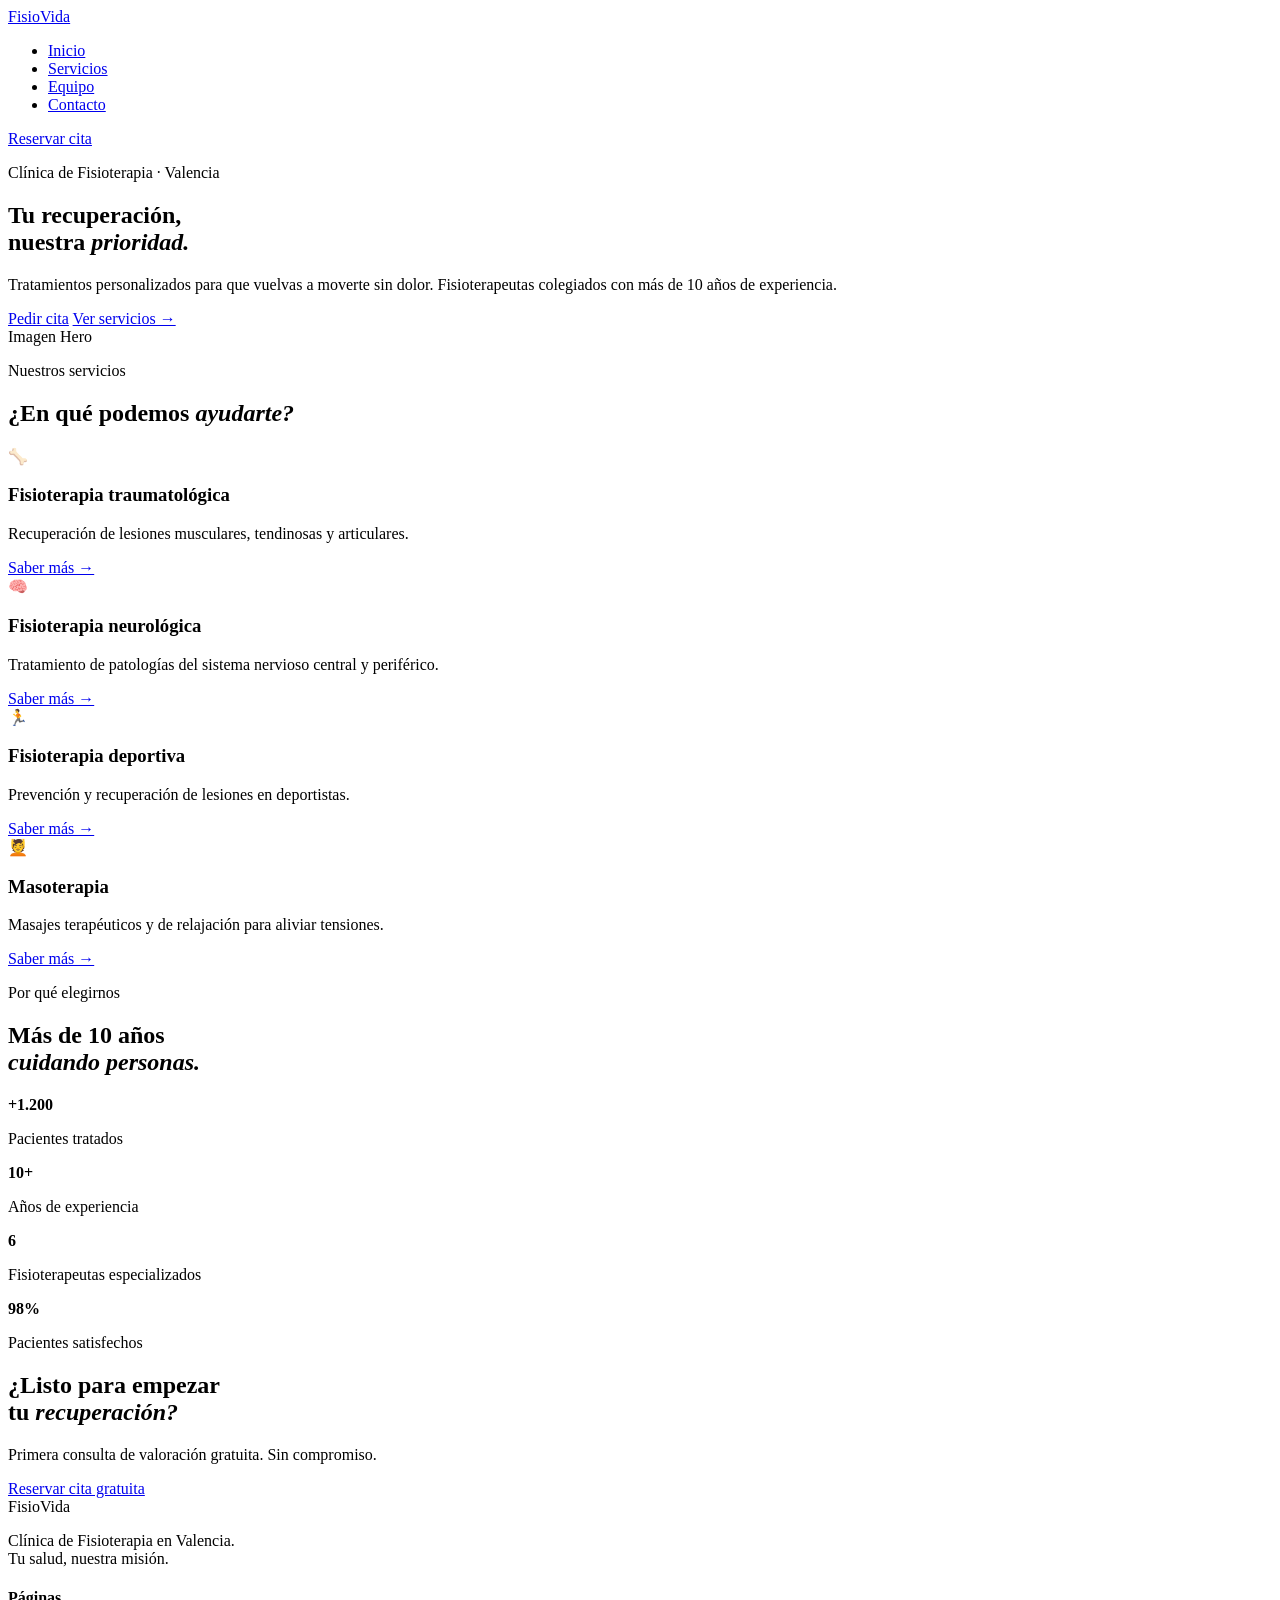
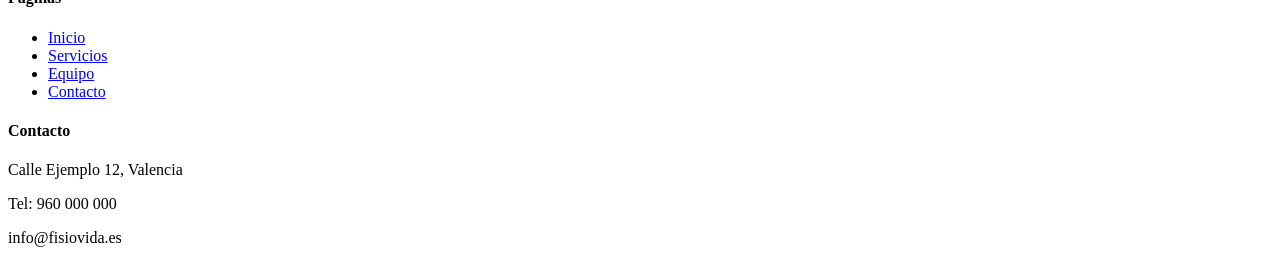
==== index.html @ ee7b03ac "add base HTML structure for all pages and create css and js files" ====
<!DOCTYPE html>
<html lang="es">
<head>
  <meta charset="UTF-8" />
  <meta name="viewport" content="width=device-width, initial-scale=1.0" />
  <title>FisioVida — Clínica de Fisioterapia en Valencia</title>
  <link rel="stylesheet" href="css/style.css" />
</head>
<body>

  <!-- NAVEGACIÓN -->
  <nav>
    <a href="index.html" class="nav-logo">FisioVida</a>
    <ul class="nav-links">
      <li><a href="index.html">Inicio</a></li>
      <li><a href="servicios.html">Servicios</a></li>
      <li><a href="equipo.html">Equipo</a></li>
      <li><a href="contacto.html">Contacto</a></li>
    </ul>
    <a href="reservas.html" class="btn-nav">Reservar cita</a>
  </nav>

  <!-- HERO -->
  <section id="hero">
    <div class="hero-contenido">
      <p class="hero-eyebrow">Clínica de Fisioterapia · Valencia</p>
      <h1>Tu recuperación,<br>nuestra <em>prioridad.</em></h1>
      <p class="hero-desc">
        Tratamientos personalizados para que vuelvas a moverte sin dolor.
        Fisioterapeutas colegiados con más de 10 años de experiencia.
      </p>
      <div class="hero-ctas">
        <a href="reservas.html" class="btn-primario">Pedir cita</a>
        <a href="servicios.html" class="btn-secundario">Ver servicios →</a>
      </div>
    </div>
    <div class="hero-imagen">
      <div class="imagen-placeholder">Imagen Hero</div>
    </div>
  </section>

  <!-- SERVICIOS DESTACADOS -->
  <section id="servicios-home">
    <p class="seccion-label">Nuestros servicios</p>
    <h2 class="seccion-titulo">¿En qué podemos <em>ayudarte?</em></h2>
    <div class="servicios-grid">
      <div class="servicio-card">
        <div class="servicio-icono">🦴</div>
        <h3>Fisioterapia traumatológica</h3>
        <p>Recuperación de lesiones musculares, tendinosas y articulares.</p>
        <a href="servicios.html">Saber más →</a>
      </div>
      <div class="servicio-card">
        <div class="servicio-icono">🧠</div>
        <h3>Fisioterapia neurológica</h3>
        <p>Tratamiento de patologías del sistema nervioso central y periférico.</p>
        <a href="servicios.html">Saber más →</a>
      </div>
      <div class="servicio-card">
        <div class="servicio-icono">🏃</div>
        <h3>Fisioterapia deportiva</h3>
        <p>Prevención y recuperación de lesiones en deportistas.</p>
        <a href="servicios.html">Saber más →</a>
      </div>
      <div class="servicio-card">
        <div class="servicio-icono">💆</div>
        <h3>Masoterapia</h3>
        <p>Masajes terapéuticos y de relajación para aliviar tensiones.</p>
        <a href="servicios.html">Saber más →</a>
      </div>
    </div>
  </section>

  <!-- STATS -->
  <section id="por-que">
    <p class="seccion-label">Por qué elegirnos</p>
    <h2 class="seccion-titulo">Más de 10 años<br><em>cuidando personas.</em></h2>
    <div class="stats-grid">
      <div class="stat"><strong>+1.200</strong><p>Pacientes tratados</p></div>
      <div class="stat"><strong>10+</strong><p>Años de experiencia</p></div>
      <div class="stat"><strong>6</strong><p>Fisioterapeutas especializados</p></div>
      <div class="stat"><strong>98%</strong><p>Pacientes satisfechos</p></div>
    </div>
  </section>

  <!-- CTA -->
  <section id="cta-reserva">
    <h2>¿Listo para empezar<br>tu <em>recuperación?</em></h2>
    <p>Primera consulta de valoración gratuita. Sin compromiso.</p>
    <a href="reservas.html" class="btn-primario">Reservar cita gratuita</a>
  </section>

  <!-- FOOTER -->
  <footer>
    <div class="footer-col">
      <span class="footer-logo">FisioVida</span>
      <p>Clínica de Fisioterapia en Valencia.<br>Tu salud, nuestra misión.</p>
    </div>
    <div class="footer-col">
      <h4>Páginas</h4>
      <ul>
        <li><a href="index.html">Inicio</a></li>
        <li><a href="servicios.html">Servicios</a></li>
        <li><a href="equipo.html">Equipo</a></li>
        <li><a href="contacto.html">Contacto</a></li>
      </ul>
    </div>
    <div class="footer-col">
      <h4>Contacto</h4>
      <p>Calle Ejemplo 12, Valencia</p>
      <p>Tel: 960 000 000</p>
      <p>info@fisiovida.es</p>
    </div>
  </footer>

  <script src="js/main.js"></script>
</body>
</html>
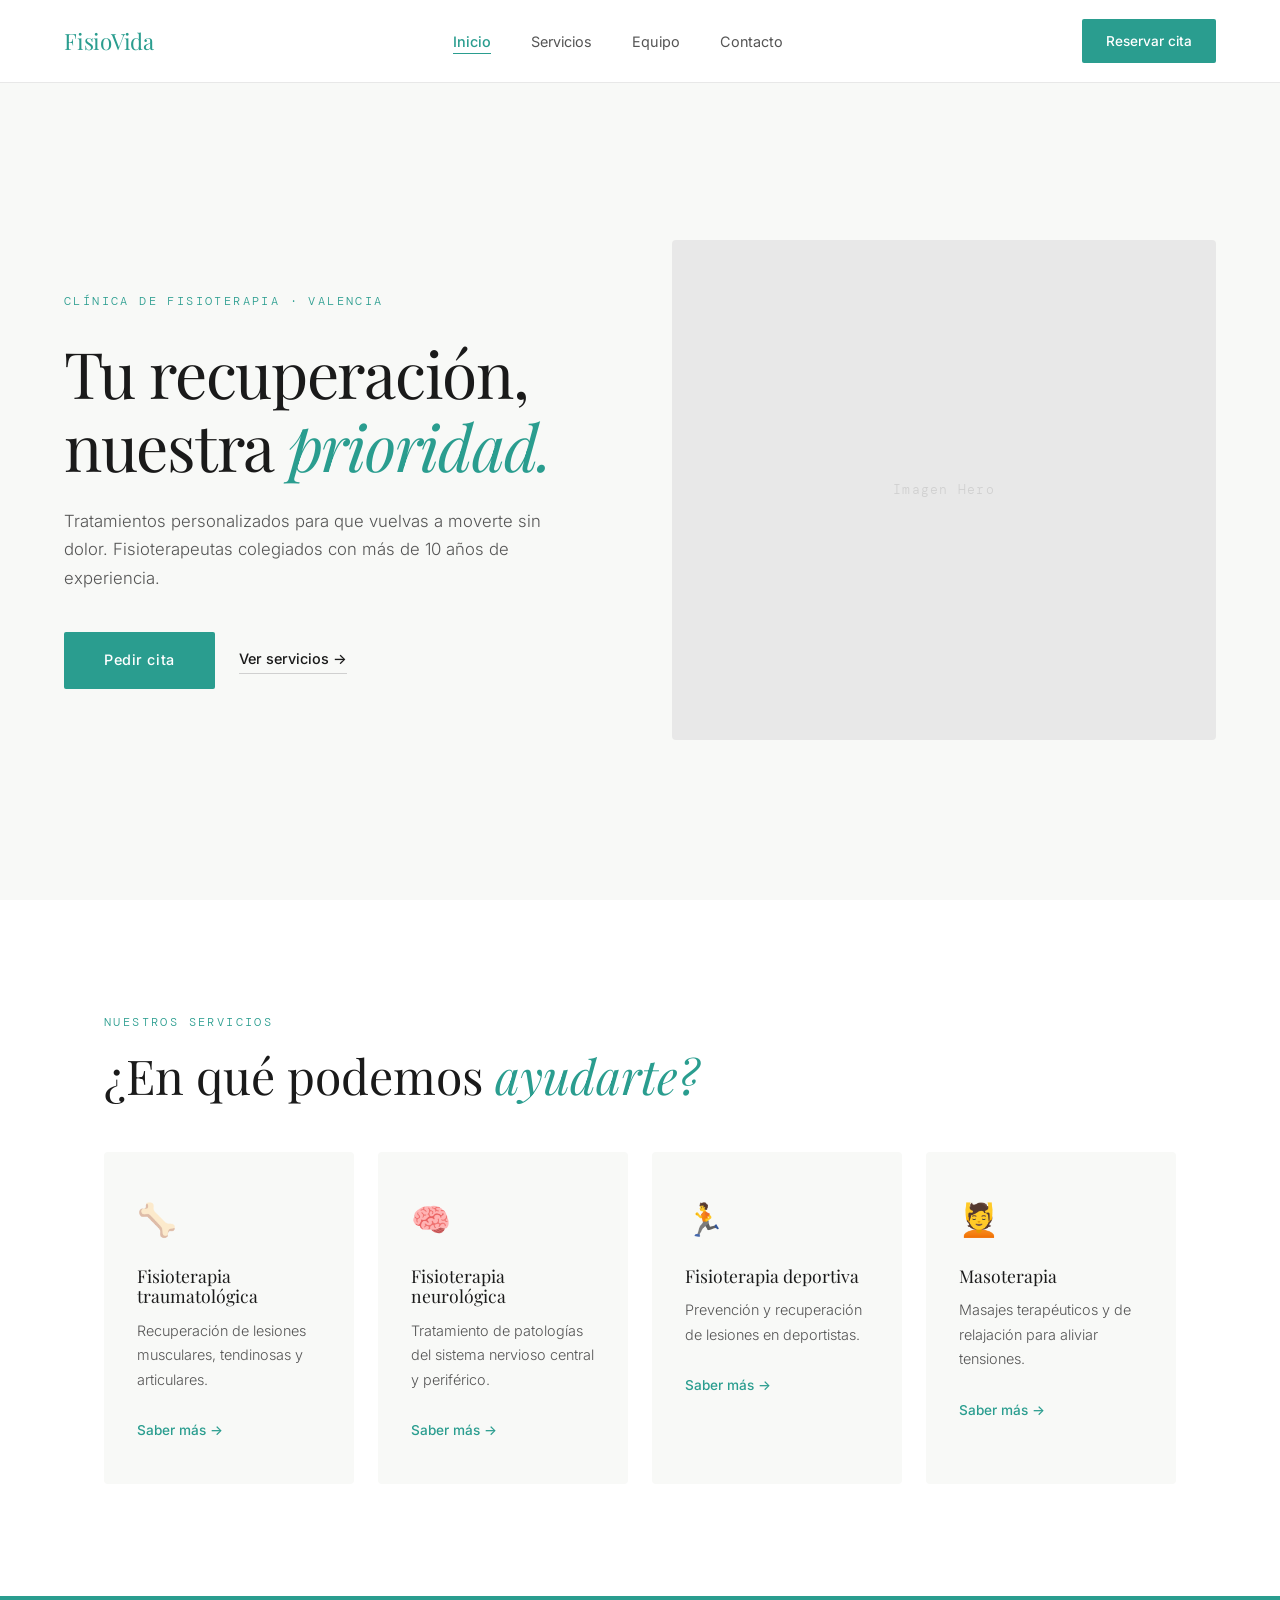
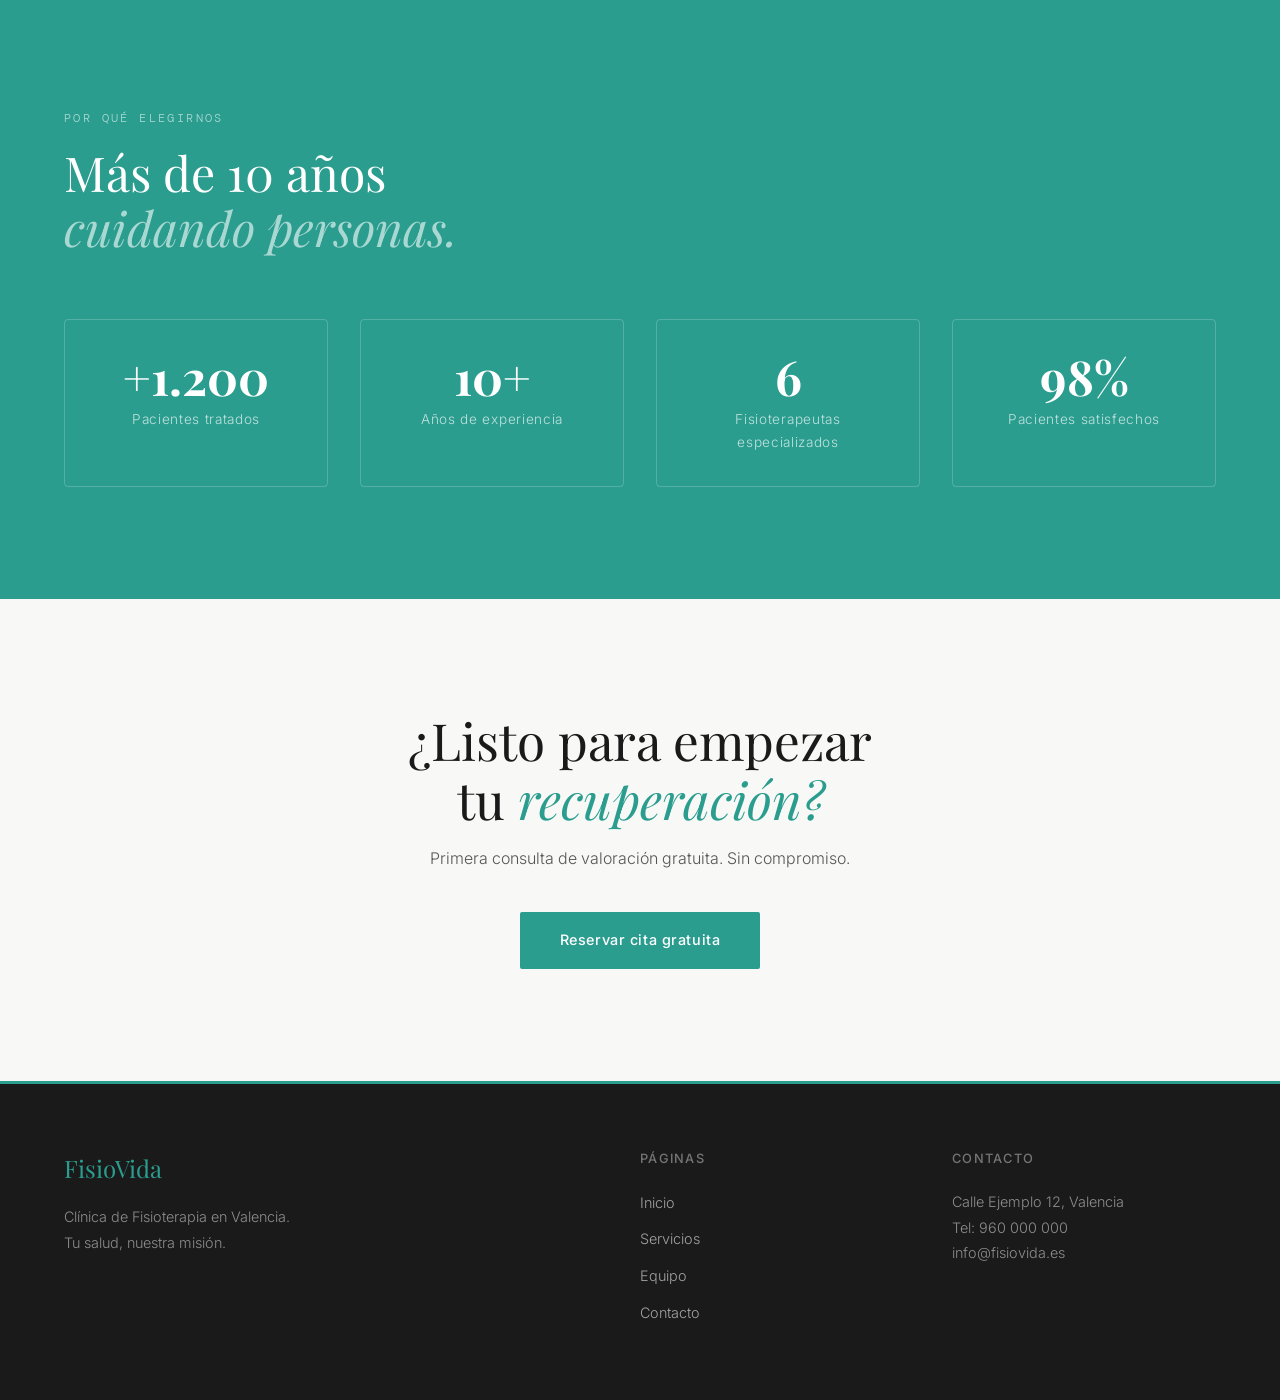
==== commit 7a56fe1e: "final polish — favicon, micro-interactions, selection color" ====
--- a/index.html
+++ b/index.html
@@ -4,6 +4,7 @@
   <meta charset="UTF-8" />
   <meta name="viewport" content="width=device-width, initial-scale=1.0" />
   <title>FisioVida — Clínica de Fisioterapia en Valencia</title>
+  <link rel="icon" href="data:image/svg+xml,<svg xmlns='http://www.w3.org/2000/svg' viewBox='0 0 100 100'><rect width='100' height='100' fill='%232a9d8f'/><text y='72' x='8' font-size='58' font-family='monospace' font-weight='bold' fill='white'>FV</text></svg>">
   <link rel="stylesheet" href="css/style.css" />
 </head>
 <body>
--- a/css/style.css
+++ b/css/style.css
@@ -0,0 +1,829 @@
+@import url('https://fonts.googleapis.com/css2?family=Playfair+Display:ital,wght@0,400;0,700;1,400&family=Inter:wght@300;400;500&family=DM+Mono:wght@400&display=swap');
+
+/* ============================================================
+   VARIABLES: blanco, verde azulado y tipografía limpia y médica
+============================================================ */
+:root {
+  --blanco: #ffffff;
+  --crema: #f8f9f7;
+  --negro: #1a1a1a;
+  --gris-texto: #555555;
+  --gris-claro: #e8e8e8;
+  --gris-borde: #d0d0d0;
+  --acento: #2a9d8f;
+  --acento-oscuro: #1f7a6e;
+  --acento-claro: #e8f5f3;
+  --fuente-titulo: 'Playfair Display', serif;
+  --fuente-texto: 'Inter', sans-serif;
+  --fuente-codigo: 'DM Mono', monospace;
+}
+
+/* ============================================================
+   RESET
+============================================================ */
+*, *::before, *::after {
+  margin: 0;
+  padding: 0;
+  box-sizing: border-box;
+}
+
+html { scroll-behavior: smooth; font-size: 16px; }
+
+body {
+  background: var(--blanco);
+  color: var(--negro);
+  font-family: var(--fuente-texto);
+  font-weight: 300;
+  line-height: 1.7;
+}
+
+h1, h2, h3 {
+  font-family: var(--fuente-titulo);
+  font-weight: 400;
+  line-height: 1.15;
+}
+
+a { color: inherit; text-decoration: none; }
+ul { list-style: none; }
+img { max-width: 100%; display: block; }
+
+/* ============================================================
+   ANIMACIONES
+============================================================ */
+@keyframes fadeUp {
+  from { opacity: 0; transform: translateY(24px); }
+  to   { opacity: 1; transform: translateY(0); }
+}
+
+.reveal {
+  opacity: 0;
+  transform: translateY(24px);
+  transition: opacity 0.7s ease, transform 0.7s ease;
+}
+
+.reveal.visible {
+  opacity: 1;
+  transform: translateY(0);
+}
+
+/* ============================================================
+   LAYOUT
+============================================================ */
+section {
+  max-width: 1200px;
+  margin: 0 auto;
+  padding: 7rem 4rem;
+}
+
+.seccion-label {
+  font-family: var(--fuente-codigo);
+  font-size: 0.75rem;
+  color: var(--acento);
+  letter-spacing: 0.2em;
+  text-transform: uppercase;
+  margin-bottom: 1rem;
+  display: block;
+}
+
+.seccion-titulo {
+  font-size: clamp(2rem, 4vw, 3rem);
+  margin-bottom: 3rem;
+  color: var(--negro);
+}
+
+.seccion-titulo em {
+  font-style: italic;
+  color: var(--acento);
+}
+
+/* ============================================================
+   BOTONES
+============================================================ */
+.btn-primario {
+  display: inline-block;
+  background: var(--acento);
+  color: var(--blanco);
+  padding: 1rem 2.5rem;
+  font-family: var(--fuente-texto);
+  font-size: 0.9rem;
+  font-weight: 500;
+  letter-spacing: 0.04em;
+  border-radius: 2px;
+  transition: background 0.3s ease, transform 0.2s ease;
+}
+
+.btn-primario:hover {
+  background: var(--acento-oscuro);
+  transform: translateY(-2px);
+}
+
+.btn-secundario {
+  display: inline-block;
+  color: var(--negro);
+  font-size: 0.9rem;
+  font-weight: 500;
+  border-bottom: 1px solid var(--gris-borde);
+  padding-bottom: 2px;
+  transition: border-color 0.3s ease, color 0.3s ease;
+}
+
+.btn-secundario:hover {
+  color: var(--acento);
+  border-color: var(--acento);
+}
+
+/* ============================================================
+   NAVEGACIÓN
+============================================================ */
+nav {
+  position: fixed;
+  top: 0; left: 0; right: 0;
+  z-index: 100;
+  padding: 1.2rem 4rem;
+  display: flex;
+  justify-content: space-between;
+  align-items: center;
+  background: rgba(255,255,255,0.95);
+  border-bottom: 1px solid var(--gris-claro);
+  backdrop-filter: blur(10px);
+  transition: box-shadow 0.3s ease;
+}
+
+nav.scrolled {
+  box-shadow: 0 2px 20px rgba(0,0,0,0.06);
+}
+
+.nav-logo {
+  font-family: var(--fuente-titulo);
+  font-size: 1.4rem;
+  color: var(--acento);
+  letter-spacing: -0.01em;
+}
+
+.nav-links {
+  display: flex;
+  gap: 2.5rem;
+}
+
+.nav-links a {
+  font-size: 0.9rem;
+  color: var(--gris-texto);
+  font-weight: 400;
+  transition: color 0.3s ease;
+  position: relative;
+}
+
+.nav-links a::after {
+  content: '';
+  position: absolute;
+  bottom: -4px; left: 0;
+  width: 0; height: 1px;
+  background: var(--acento);
+  transition: width 0.3s ease;
+}
+
+.nav-links a:hover,
+.nav-links a.activo { color: var(--acento); }
+.nav-links a:hover::after,
+.nav-links a.activo::after { width: 100%; }
+
+.btn-nav {
+  background: var(--acento);
+  color: var(--blanco);
+  padding: 0.65rem 1.5rem;
+  font-size: 0.85rem;
+  font-weight: 500;
+  border-radius: 2px;
+  transition: background 0.3s ease;
+}
+
+.btn-nav:hover { background: var(--acento-oscuro); }
+.btn-nav.activo { background: var(--acento-oscuro); }
+
+/* ============================================================
+   PLACEHOLDER DE IMÁGENES
+   Mientras no tienes fotos reales, usamos estos bloques grises
+============================================================ */
+.imagen-placeholder {
+  width: 100%;
+  height: 100%;
+  min-height: 400px;
+  background: var(--gris-claro);
+  display: flex;
+  align-items: center;
+  justify-content: center;
+  color: var(--gris-borde);
+  font-family: var(--fuente-codigo);
+  font-size: 0.8rem;
+  letter-spacing: 0.1em;
+  border-radius: 4px;
+}
+
+/* ============================================================
+   HERO — INDEX
+   display: grid con dos columnas: texto e imagen
+============================================================ */
+#hero {
+  min-height: 100vh;
+  max-width: 100%;
+  padding: 0 4rem;
+  display: grid;
+  grid-template-columns: 1fr 1fr;
+  align-items: center;
+  gap: 4rem;
+  padding-top: 80px;
+  background: var(--crema);
+}
+
+.hero-eyebrow {
+  font-family: var(--fuente-codigo);
+  font-size: 0.75rem;
+  color: var(--acento);
+  letter-spacing: 0.2em;
+  text-transform: uppercase;
+  margin-bottom: 1.5rem;
+  display: block;
+  opacity: 0;
+  animation: fadeUp 0.8s ease 0.2s forwards;
+}
+
+#hero h1 {
+  font-size: clamp(2.8rem, 5vw, 4.5rem);
+  margin-bottom: 1.5rem;
+  letter-spacing: -0.02em;
+  opacity: 0;
+  animation: fadeUp 0.8s ease 0.4s forwards;
+}
+
+#hero h1 em {
+  font-style: italic;
+  color: var(--acento);
+}
+
+.hero-desc {
+  font-size: 1.05rem;
+  color: var(--gris-texto);
+  max-width: 480px;
+  margin-bottom: 2.5rem;
+  opacity: 0;
+  animation: fadeUp 0.8s ease 0.6s forwards;
+}
+
+.hero-ctas {
+  display: flex;
+  gap: 1.5rem;
+  align-items: center;
+  opacity: 0;
+  animation: fadeUp 0.8s ease 0.8s forwards;
+}
+
+.hero-imagen {
+  opacity: 0;
+  animation: fadeUp 0.8s ease 0.5s forwards;
+  height: 500px;
+}
+
+/* ============================================================
+   SERVICIOS HOME — grid de 4 cards
+============================================================ */
+#servicios-home {
+  background: var(--blanco);
+}
+
+.servicios-grid {
+  display: grid;
+  grid-template-columns: repeat(4, 1fr);
+  gap: 1.5rem;
+  margin-top: 1rem;
+}
+
+.servicio-card {
+  background: var(--crema);
+  padding: 2.5rem 2rem;
+  border-radius: 4px;
+  border: 1px solid transparent;
+  transition: border-color 0.3s ease, transform 0.3s ease;
+}
+
+.servicio-card:hover {
+  border-color: var(--acento);
+  transform: translateY(-4px);
+}
+
+.servicio-icono {
+  font-size: 2rem;
+  margin-bottom: 1.2rem;
+}
+
+.servicio-card h3 {
+  font-size: 1.1rem;
+  margin-bottom: 0.75rem;
+  font-family: var(--fuente-titulo);
+}
+
+.servicio-card p {
+  font-size: 0.9rem;
+  color: var(--gris-texto);
+  margin-bottom: 1.5rem;
+  line-height: 1.7;
+}
+
+.servicio-card a {
+  font-size: 0.85rem;
+  color: var(--acento);
+  font-weight: 500;
+  transition: letter-spacing 0.3s ease;
+}
+
+.servicio-card a:hover { letter-spacing: 0.03em; }
+
+/* ============================================================
+   STATS — por qué elegirnos
+============================================================ */
+#por-que {
+  background: var(--acento);
+  max-width: 100%;
+  padding: 7rem 4rem;
+}
+
+#por-que .seccion-label { color: rgba(255,255,255,0.6); }
+
+#por-que .seccion-titulo {
+  color: var(--blanco);
+  margin-bottom: 4rem;
+}
+
+#por-que .seccion-titulo em { color: rgba(255,255,255,0.6); }
+
+.stats-grid {
+  display: grid;
+  grid-template-columns: repeat(4, 1fr);
+  gap: 2rem;
+}
+
+.stat {
+  text-align: center;
+  padding: 2rem;
+  border: 1px solid rgba(255,255,255,0.2);
+  border-radius: 4px;
+}
+
+.stat strong {
+  display: block;
+  font-family: var(--fuente-titulo);
+  font-size: 3rem;
+  color: var(--blanco);
+  font-weight: 700;
+  line-height: 1;
+  margin-bottom: 0.5rem;
+}
+
+.stat p {
+  font-size: 0.85rem;
+  color: rgba(255,255,255,0.7);
+  letter-spacing: 0.05em;
+}
+
+/* ============================================================
+   CTA RESERVA
+============================================================ */
+#cta-reserva {
+  text-align: center;
+  background: var(--crema);
+  max-width: 100%;
+  padding: 7rem 4rem;
+}
+
+#cta-reserva h2 {
+  font-size: clamp(2rem, 4vw, 3.5rem);
+  margin-bottom: 1rem;
+}
+
+#cta-reserva h2 em {
+  font-style: italic;
+  color: var(--acento);
+}
+
+#cta-reserva p {
+  color: var(--gris-texto);
+  margin-bottom: 2.5rem;
+  font-size: 1rem;
+}
+
+/* ============================================================
+   PAGE HERO — para páginas interiores
+============================================================ */
+.page-hero {
+  padding-top: 10rem;
+  padding-bottom: 5rem;
+  background: var(--crema);
+  max-width: 100%;
+  padding-left: 4rem;
+  padding-right: 4rem;
+}
+
+.page-hero h1 {
+  font-size: clamp(2.5rem, 5vw, 4rem);
+  margin-bottom: 1rem;
+  margin-top: 0.5rem;
+}
+
+.page-hero h1 em {
+  font-style: italic;
+  color: var(--acento);
+}
+
+.page-hero p {
+  color: var(--gris-texto);
+  font-size: 1.05rem;
+  max-width: 500px;
+}
+
+/* ============================================================
+   SERVICIOS DETALLE — página servicios
+   Alternan izquierda/derecha con la clase "invertido"
+============================================================ */
+#servicios-completos {
+  display: flex;
+  flex-direction: column;
+  gap: 0;
+}
+
+.servicio-detalle {
+  display: grid;
+  grid-template-columns: 1fr 1fr;
+  gap: 5rem;
+  align-items: center;
+  padding: 6rem 4rem;
+  max-width: 1200px;
+  margin: 0 auto;
+  width: 100%;
+}
+
+.servicio-detalle.invertido {
+  direction: rtl;
+}
+
+.servicio-detalle.invertido > * {
+  direction: ltr;
+}
+
+.servicio-num {
+  font-family: var(--fuente-codigo);
+  font-size: 0.75rem;
+  color: var(--acento);
+  letter-spacing: 0.2em;
+  display: block;
+  margin-bottom: 1rem;
+}
+
+.servicio-detalle-info h2 {
+  font-size: clamp(1.8rem, 3vw, 2.5rem);
+  margin-bottom: 1rem;
+}
+
+.servicio-detalle-info p {
+  color: var(--gris-texto);
+  margin-bottom: 1.5rem;
+  font-size: 1rem;
+}
+
+.servicio-detalle-info ul {
+  margin-bottom: 2rem;
+}
+
+.servicio-detalle-info ul li {
+  padding: 0.5rem 0;
+  border-bottom: 1px solid var(--gris-claro);
+  color: var(--gris-texto);
+  font-size: 0.95rem;
+  padding-left: 1rem;
+  position: relative;
+}
+
+.servicio-detalle-info ul li::before {
+  content: '—';
+  position: absolute;
+  left: 0;
+  color: var(--acento);
+}
+
+.servicio-detalle-img { height: 380px; }
+
+/* Separador entre servicios */
+.servicio-detalle + .servicio-detalle {
+  border-top: 1px solid var(--gris-claro);
+}
+
+/* ============================================================
+   EQUIPO
+============================================================ */
+#equipo-grid {
+  display: grid;
+  grid-template-columns: repeat(3, 1fr);
+  gap: 2.5rem;
+}
+
+.miembro-card {
+  text-align: center;
+}
+
+.miembro-foto {
+  height: 280px;
+  margin-bottom: 1.5rem;
+  border-radius: 4px;
+  overflow: hidden;
+}
+
+.miembro-card h3 {
+  font-size: 1.3rem;
+  margin-bottom: 0.4rem;
+}
+
+.miembro-card span {
+  font-family: var(--fuente-codigo);
+  font-size: 0.75rem;
+  color: var(--acento);
+  letter-spacing: 0.1em;
+  display: block;
+  margin-bottom: 1rem;
+}
+
+.miembro-card p {
+  font-size: 0.9rem;
+  color: var(--gris-texto);
+  line-height: 1.7;
+}
+
+/* ============================================================
+   FORMULARIO DE RESERVAS
+============================================================ */
+#formulario-reserva {
+  max-width: 700px;
+}
+
+.formulario {
+  display: grid;
+  grid-template-columns: 1fr 1fr;
+  gap: 1.5rem;
+}
+
+.form-grupo {
+  display: flex;
+  flex-direction: column;
+  gap: 0.5rem;
+}
+
+.form-grupo-full {
+  grid-column: 1 / -1;
+}
+
+.form-grupo label {
+  font-size: 0.85rem;
+  font-weight: 500;
+  color: var(--negro);
+  letter-spacing: 0.02em;
+}
+
+.form-grupo input,
+.form-grupo select,
+.form-grupo textarea {
+  padding: 0.85rem 1rem;
+  border: 1px solid var(--gris-borde);
+  border-radius: 2px;
+  font-family: var(--fuente-texto);
+  font-size: 0.95rem;
+  color: var(--negro);
+  background: var(--blanco);
+  transition: border-color 0.3s ease;
+  outline: none;
+}
+
+.form-grupo input:focus,
+.form-grupo select:focus,
+.form-grupo textarea:focus {
+  border-color: var(--acento);
+}
+
+.form-grupo textarea { resize: vertical; }
+
+.formulario .btn-primario {
+  grid-column: 1 / -1;
+  justify-self: start;
+  cursor: pointer;
+  border: none;
+  font-family: var(--fuente-texto);
+}
+
+/* ============================================================
+   CONTACTO
+============================================================ */
+.contacto-grid {
+  display: grid;
+  grid-template-columns: 1fr 1.5fr;
+  gap: 5rem;
+  align-items: start;
+}
+
+.contacto-datos {
+  display: flex;
+  flex-direction: column;
+  gap: 2rem;
+}
+
+.dato h3 {
+  font-family: var(--fuente-texto);
+  font-size: 0.85rem;
+  font-weight: 500;
+  color: var(--negro);
+  margin-bottom: 0.5rem;
+  letter-spacing: 0.05em;
+}
+
+.dato p, .dato a {
+  font-size: 0.95rem;
+  color: var(--gris-texto);
+  line-height: 1.7;
+}
+
+.dato a:hover { color: var(--acento); }
+
+.contacto-mapa {
+  border-radius: 4px;
+  overflow: hidden;
+}
+
+/* ============================================================
+   FOOTER
+============================================================ */
+footer {
+  background: var(--negro);
+  color: var(--blanco);
+  padding: 4rem;
+  display: grid;
+  grid-template-columns: 2fr 1fr 1fr;
+  gap: 3rem;
+}
+
+.footer-logo {
+  font-family: var(--fuente-titulo);
+  font-size: 1.5rem;
+  color: var(--acento);
+  display: block;
+  margin-bottom: 1rem;
+}
+
+.footer-col p {
+  font-size: 0.9rem;
+  color: rgba(255,255,255,0.5);
+  line-height: 1.8;
+}
+
+.footer-col h4 {
+  font-family: var(--fuente-texto);
+  font-size: 0.8rem;
+  font-weight: 500;
+  letter-spacing: 0.1em;
+  text-transform: uppercase;
+  color: rgba(255,255,255,0.4);
+  margin-bottom: 1.2rem;
+}
+
+.footer-col ul li {
+  margin-bottom: 0.6rem;
+}
+
+.footer-col ul a {
+  font-size: 0.9rem;
+  color: rgba(255,255,255,0.6);
+  transition: color 0.3s ease;
+}
+
+.footer-col ul a:hover { color: var(--acento); }
+
+/* ============================================================
+   RESPONSIVE
+============================================================ */
+@media (max-width: 768px) {
+  nav { padding: 1rem 1.5rem; }
+  .nav-links { display: none; }
+  section { padding: 4rem 1.5rem; }
+
+  #hero {
+    grid-template-columns: 1fr;
+    padding: 7rem 1.5rem 4rem;
+    min-height: auto;
+  }
+
+  .hero-imagen { display: none; }
+  .servicios-grid { grid-template-columns: 1fr 1fr; }
+  .stats-grid { grid-template-columns: 1fr 1fr; }
+  #por-que { padding: 4rem 1.5rem; }
+  #cta-reserva { padding: 4rem 1.5rem; }
+  .page-hero { padding: 8rem 1.5rem 3rem; }
+
+  .servicio-detalle {
+    grid-template-columns: 1fr;
+    padding: 3rem 1.5rem;
+    gap: 2rem;
+  }
+
+  .servicio-detalle.invertido { direction: ltr; }
+  .servicio-detalle-img { display: none; }
+  #equipo-grid { grid-template-columns: 1fr; }
+  .formulario { grid-template-columns: 1fr; }
+  .contacto-grid { grid-template-columns: 1fr; gap: 2rem; }
+  footer { grid-template-columns: 1fr; padding: 3rem 1.5rem; gap: 2rem; }
+}
+
+/* ============================================================
+   POLISH FINAL — detalles que marcan la diferencia
+============================================================ */
+
+/* Selección de texto en color acento */
+::selection {
+  background: var(--acento);
+  color: var(--blanco);
+}
+
+/* Scroll suave en toda la página */
+html {
+  scroll-behavior: smooth;
+}
+
+/* Transición suave entre páginas */
+body {
+  animation: fadeIn 0.4s ease;
+}
+
+@keyframes fadeIn {
+  from { opacity: 0; }
+  to   { opacity: 1; }
+}
+
+/* Línea acento en el borde superior del botón nav al hacer hover */
+.btn-nav {
+  position: relative;
+  overflow: hidden;
+}
+
+.btn-nav::after {
+  content: '';
+  position: absolute;
+  bottom: 0; left: 0;
+  width: 0; height: 2px;
+  background: rgba(255,255,255,0.4);
+  transition: width 0.3s ease;
+}
+
+.btn-nav:hover::after { width: 100%; }
+
+/* Cards de servicio: fondo crema cuando hover */
+.servicio-card:hover {
+  background: var(--blanco);
+}
+
+/* Inputs: placeholder más sutil */
+::placeholder {
+  color: var(--gris-borde);
+  font-size: 0.9rem;
+}
+
+/* Stats: número más grande en hover */
+.stat strong {
+  transition: transform 0.3s ease;
+  display: block;
+}
+
+.stat:hover strong {
+  transform: scale(1.05);
+}
+
+/* Miembro card: foto con overlay sutil al hover */
+.miembro-foto {
+  position: relative;
+  overflow: hidden;
+}
+
+.miembro-foto::after {
+  content: '';
+  position: absolute;
+  inset: 0;
+  background: var(--acento);
+  opacity: 0;
+  transition: opacity 0.3s ease;
+}
+
+.miembro-foto:hover::after {
+  opacity: 0.1;
+}
+
+/* Footer: separador superior con acento */
+footer {
+  border-top: 3px solid var(--acento);
+}
+
+/* Página activa en nav más visible */
+.nav-links a.activo {
+  font-weight: 500;
+}
